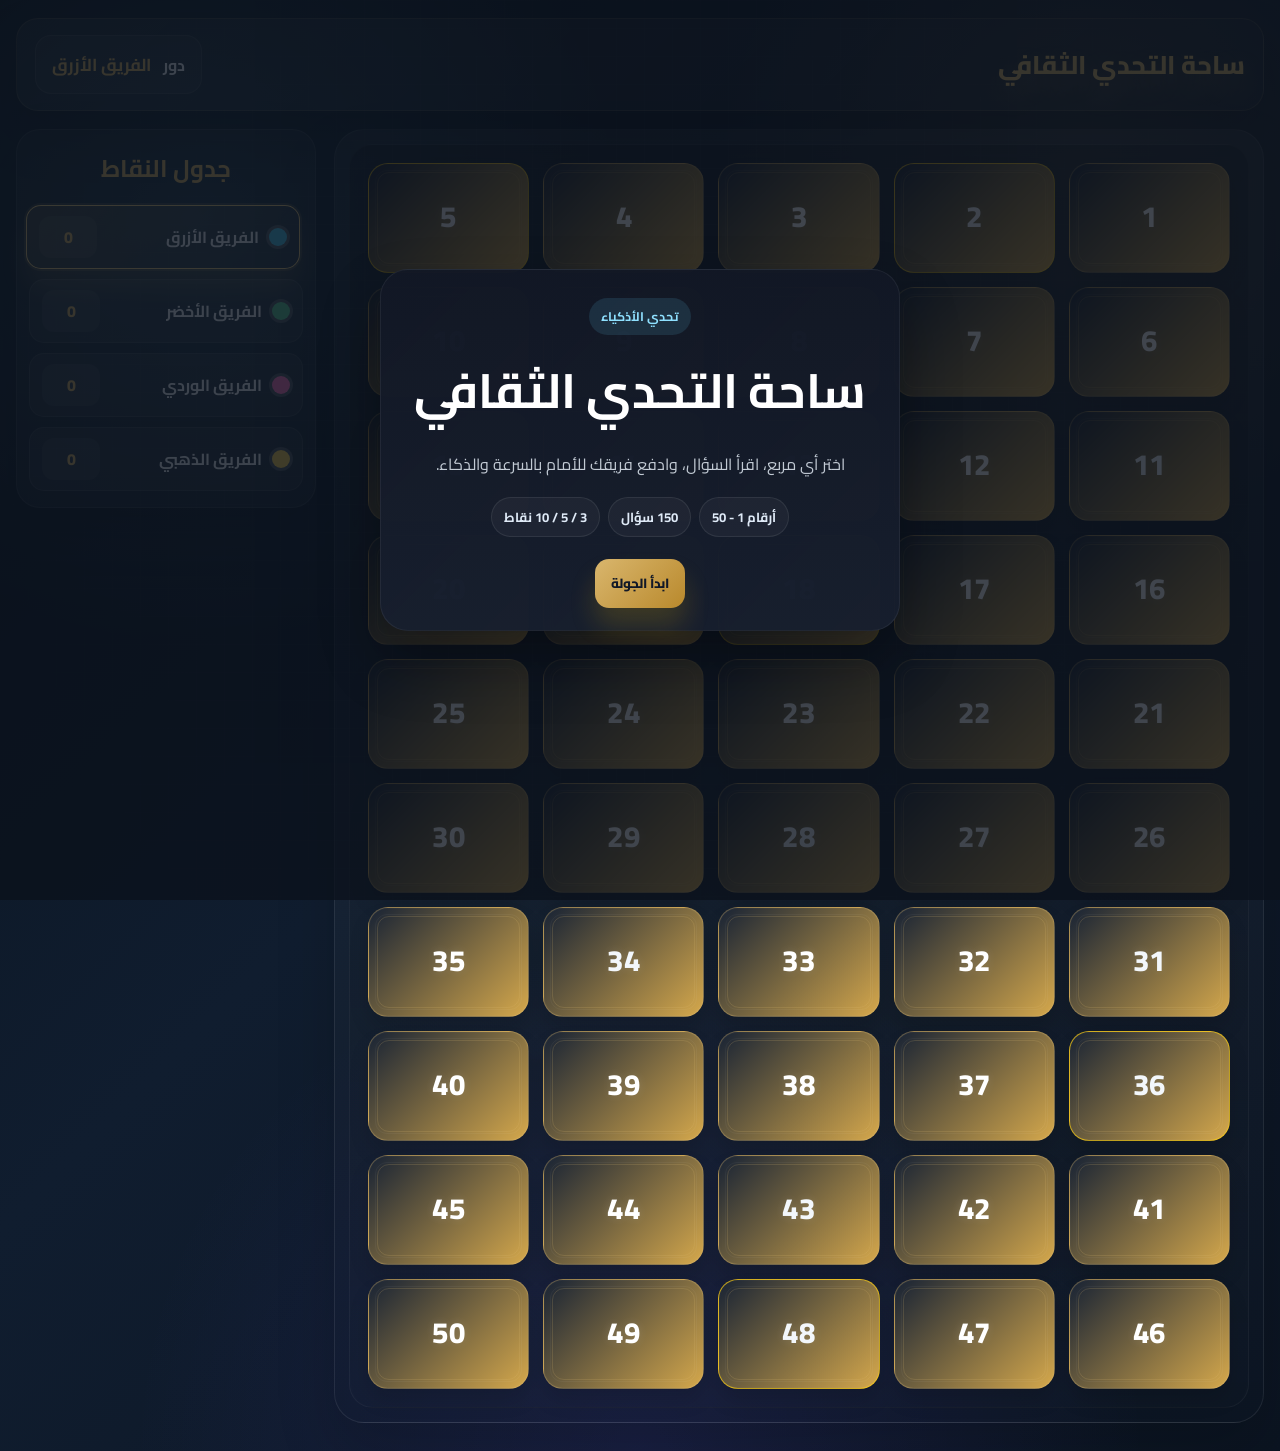
==== game.html @ 74c39a72 "Add files via upload" ====
﻿<!DOCTYPE html>
<html lang="ar" dir="rtl">
<head>
  <meta charset="UTF-8" />
  <meta name="viewport" content="width=device-width, initial-scale=1.0" />
  <title>ساحة التحدي الثقافي</title>
  <link rel="stylesheet" href="./game.css" />
</head>
<body>
  <div class="game-shell">
    <header class="topbar">
      <div class="brand">ساحة التحدي الثقافي</div>
      <div class="turn-box">
        <span>دور</span>
        <strong id="currentTeamName">الفريق 1</strong>
      </div>
    </header>

    <div class="content">
      <section class="board-shell">
        <div id="board" class="board"></div>
      </section>

      <aside class="sidebar">
        <h2 class="sidebar-title">جدول النقاط</h2>
        <div id="scoreboard" class="scoreboard"></div>
      </aside>
    </div>
  </div>

  <div id="introModal" class="intro-modal">
    <div class="intro-card">
      <span class="intro-kicker">تحدي الأذكياء</span>
      <h1>ساحة التحدي الثقافي</h1>
      <p>اختر أي مربع، اقرأ السؤال، وادفع فريقك للأمام بالسرعة والذكاء.</p>
      <div class="intro-tags">
        <span>أرقام 1 - 50</span>
        <span>150 سؤال</span>
        <span>3 / 5 / 10 نقاط</span>
      </div>
      <button id="startGameBtn" class="action-btn primary-btn" type="button">ابدأ الجولة</button>
    </div>
  </div>

  <div id="rulesModal" class="rules-modal hidden" aria-live="polite">
    <div class="rules-card">
      <div class="rules-header">
        <span class="rules-kicker">قوانين الجولة</span>
      </div>
      <h2>قوانين اللعب</h2>
      <ul class="rules-list">
        <li>ممنوع استعمال الجوال.</li>
        <li>ممنوع استعمال الذكاء الاصطناعي.</li>
        <li>الإجابة تجي من شخص واحد فقط.</li>
        <li>ويمنع الاستعانة بالمجموعات الأخرى.</li>
      </ul>
      <button id="rulesStartBtn" class="action-btn accept-btn" type="button">أوافق</button>
    </div>
  </div>

  <div id="rewardModal" class="reward-modal hidden" aria-live="polite">
    <div class="reward-card">
      <span class="reward-kicker">مكافأة خاصة</span>
      <h3>جائزة التحدي</h3>
      <div id="rewardValue" class="reward-badge">+15</div>
      <p id="rewardMessage">تم اكتساب مكافأة إضافية</p>
      <button id="claimRewardBtn" class="action-btn primary-btn" type="button">استمرار</button>
    </div>
  </div>

  <div id="bonusRoundModal" class="bonus-modal hidden" aria-live="polite">
    <div class="bonus-card">
      <span class="bonus-kicker">مكافأة الجولة</span>
      <h3 id="bonusRoundTitle">مكافأة خاصة</h3>
      <p id="bonusRoundDescription">أول فريق ينجح في إحضار المطلوب يحصل على 5 نقاط.</p>
      <div id="bonusRoundTeams" class="bonus-team-list"></div>
    </div>
  </div>

  <div id="stealModal" class="steal-modal hidden" aria-live="polite">
    <div class="steal-card">
      <span class="steal-kicker">اختيار الفريق</span>
      <h3>اختر الفريق الذي ستسرق منه 3 نقاط</h3>
      <div id="stealTeamList" class="steal-team-list"></div>
    </div>
  </div>

  <div id="questionModal" class="question-modal hidden" aria-live="polite">
    <div class="modal-card">
      <div class="modal-header">
        <div class="modal-head-left">
          <span class="modal-badge">السؤال</span>
          <h3 class="modal-title">بطولة المعرفة</h3>
        </div>
        <div class="timer-chip">
          <span>الوقت</span>
          <strong id="questionTimer">00:30</strong>
        </div>
      </div>

      <div class="question-body">
        <div id="questionBox" class="question-box"></div>
        <div id="optionsContainer" class="options"></div>
      </div>
    </div>
  </div>

  <div id="winnerModal" class="winner-modal hidden">
    <div class="winner-card">
      <h2>الفائز</h2>
      <div id="winnerName" class="winner-score">-</div>
      <p id="winnerMessage">تم إنهاء المباراة بنجاح</p>
      <button class="action-btn primary-btn" type="button" id="playAgainBtn">لعب مرة أخرى</button>
    </div>
  </div>

  <div id="alertBanner" class="alert-banner" aria-live="assertive"></div>

  <script src="./game.js" defer></script>
</body>
</html>
---- game.css ----
@import url('https://fonts.googleapis.com/css2?family=Cairo:wght@400;500;600;700;800&display=swap');

:root {
  --bg-page: #0d1425;
  --bg-2: #101b2e;
  --gold: #d9b66d;
  --gold-deep: #b9892c;
  --cyan: #6fc7ff;
  --green: #6ad8a3;
  --red: #ff7d7d;
  --text: #eef6ff;
  --muted: #b5c7db;
  --card: rgba(255,255,255,0.04);
  --line: rgba(255,255,255,0.08);
  --shadow: 0 20px 50px rgba(0,0,0,0.18);
}

* { box-sizing: border-box; }

html, body {
  margin: 0;
  min-height: 100%;
  font-family: 'Cairo', sans-serif;
  background:
    radial-gradient(circle at 15% 15%, rgba(111, 199, 255, 0.18), transparent 26%),
    radial-gradient(circle at 85% 12%, rgba(217, 182, 109, 0.14), transparent 22%),
    radial-gradient(circle at 50% 100%, rgba(108, 83, 255, 0.12), transparent 32%),
    linear-gradient(135deg, #09131e 0%, #101d2f 45%, #0b1421 100%);
  color: var(--text);
}

body::before {
  content: "";
  position: fixed;
  inset: 0;
  pointer-events: none;
  background-image: linear-gradient(rgba(255,255,255,0.02) 1px, transparent 1px), linear-gradient(90deg, rgba(255,255,255,0.02) 1px, transparent 1px);
  background-size: 28px 28px;
  mask-image: radial-gradient(circle at center, black 35%, transparent 100%);
}

button, input, select { font-family: 'Cairo', sans-serif; }

.game-shell {
  max-width: 1500px;
  margin: 0 auto;
  padding: 18px 16px 28px;
}

.topbar {
  display: flex;
  align-items: center;
  justify-content: space-between;
  gap: 16px;
  padding: 16px 18px;
  margin-bottom: 18px;
  border-radius: 22px;
  background: linear-gradient(135deg, rgba(255,255,255,0.07), rgba(255,255,255,0.02));
  border: 1px solid rgba(245, 213, 138, 0.12);
  box-shadow: 0 24px 50px rgba(0, 0, 0, 0.18);
}

.brand {
  font-size: clamp(1.5rem, 2vw, 2.2rem);
  font-weight: 800;
  color: var(--gold);
  text-shadow: 0 10px 26px rgba(245, 213, 138, 0.25);
}

.turn-box {
  display: flex;
  align-items: center;
  gap: 12px;
  padding: 12px 16px;
  border-radius: 16px;
  background: rgba(255,255,255,0.04);
  border: 1px solid var(--line);
  font-weight: 700;
}

.turn-box strong {
  color: var(--gold);
  font-size: 1.08rem;
}

.content {
  display: grid;
  grid-template-columns: minmax(0, 1fr) 300px;
  gap: 18px;
  align-items: start;
}

.board-shell {
  background: linear-gradient(180deg, rgba(255,255,255,0.06), rgba(17,24,39,0.12));
  border: 1px solid rgba(255,255,255,0.08);
  border-radius: 30px;
  padding: 14px;
  box-shadow: 0 28px 60px rgba(0,0,0,0.16);
}

.board {
  display: grid;
  grid-template-columns: repeat(5, minmax(110px, 1fr));
  gap: 14px;
  min-height: 680px;
  padding: 18px;
  border-radius: 24px;
  background: linear-gradient(180deg, rgba(8,12,18,0.28), rgba(255,255,255,0.01));
  border: 1px solid rgba(255,255,255,0.04);
}

.cell {
  position: relative;
  min-height: 110px;
  border: 1px solid rgba(217, 182, 109, 0.34);
  border-radius: 20px;
  cursor: pointer;
  color: #f3f7fb;
  font-size: clamp(1.2rem, 2vw, 1.8rem);
  font-weight: 800;
  letter-spacing: 0.02em;
  background: linear-gradient(180deg, rgba(15,22,34,0.96), rgba(17,26,37,0.94));
  box-shadow: inset 0 0 0 1px rgba(255,255,255,0.02), 0 12px 20px rgba(0,0,0,0.12);
  transition: transform 0.18s ease, box-shadow 0.18s ease, border-color 0.18s ease;
  overflow: hidden;
  display: flex;
  flex-direction: column;
  justify-content: space-between;
  padding: 10px 10px 12px;
  text-align: center;
}

.cell::before {
  content: "";
  position: absolute;
  inset: 6px;
  border-radius: 12px;
  border: 1px solid rgba(255,255,255,0.04);
  pointer-events: none;
}

.cell:hover {
  transform: translateY(-2px);
  box-shadow: 0 14px 22px rgba(2, 6, 23, 0.22);
  border-color: rgba(217, 182, 109, 0.55);
}

.cell > * {
  position: relative;
  z-index: 1;
}

.cell-tag {
  display: inline-flex;
  align-items: center;
  justify-content: center;
  align-self: center;
  min-width: 52px;
  padding: 5px 8px;
  border-radius: 999px;
  border: 1px solid rgba(255,255,255,0.12);
  font-size: 0.7rem;
  font-weight: 800;
}

.cell-badge {
  position: absolute;
  top: 8px;
  left: 8px;
  display: inline-flex;
  align-items: center;
  justify-content: center;
  min-width: 28px;
  height: 28px;
  padding: 0 8px;
  border-radius: 999px;
  font-size: 0.68rem;
  font-weight: 900;
  border: 1px solid rgba(255,255,255,0.12);
  background: rgba(255,255,255,0.08);
}

.cell-number {
  display: flex;
  align-items: center;
  justify-content: center;
  width: 100%;
  height: 100%;
  font-size: clamp(1.5rem, 2.3vw, 2.2rem);
  line-height: 1;
  color: #f3f7fb;
  font-weight: 800;
  letter-spacing: 0.02em;
  text-shadow: 0 0 10px rgba(255,255,255,0.12);
}

.cell-points {
  display: block;
  font-size: 1.1rem;
  font-weight: 900;
  color: #f5d58a;
}

.prize-cell {
  border-color: rgba(250, 204, 21, 0.7);
}

.penalty-cell,
.steal-cell {
  border-color: rgba(217, 182, 109, 0.34);
  box-shadow: inset 0 0 0 1px rgba(255,255,255,0.02), 0 12px 20px rgba(0,0,0,0.12);
}

.prize-tag {
  background: rgba(250, 204, 21, 0.15);
  color: #ffd867;
  border-color: rgba(250, 204, 21, 0.8);
}

.prize-points {
  color: #ffd867;
  font-size: clamp(1.2rem, 2vw, 1.8rem);
}

.question-cell .cell-number {
  color: #fff;
}

.cell.pressed {
  animation: cardTap 0.22s ease;
}

.cell.used {
  opacity: 0.66;
  filter: grayscale(0.12) saturate(0.8);
  cursor: default;
}

.cell.success-cell {
  background: linear-gradient(135deg, #aef5d0, #56d38a) !important;
  color: #082c1c;
  animation: successPop 0.6s ease;
}

.cell.wrong-cell {
  background: linear-gradient(135deg, #ffc1c1, #ef5b5b) !important;
  color: #3a0d12;
  animation: wrongPop 0.6s ease;
}

.cell-result-pill {
  display: inline-flex;
  align-items: center;
  justify-content: center;
  min-width: 68px;
  padding: 6px 10px;
  border-radius: 999px;
  font-size: 0.95rem;
  font-weight: 900;
  line-height: 1;
  border: 1px solid rgba(255,255,255,0.18);
  box-shadow: inset 0 1px 0 rgba(255,255,255,0.22);
}

.cell-result-pill.success {
  background: rgba(11, 84, 56, 0.18);
  color: #0a3a2a;
}

.cell-result-pill.error {
  background: rgba(101, 16, 26, 0.18);
  color: #540d18;
}

.cell-result-label {
  display: block;
  font-size: 0.7rem;
  font-weight: 800;
  letter-spacing: 0.01em;
  margin-top: 8px;
  opacity: 0.9;
}

.cell::after {
  content: "";
  position: absolute;
  inset: 8px;
  border-radius: 12px;
  border: 1px solid rgba(217,182,109,0.18);
  pointer-events: none;
}

.sidebar {
  background: rgba(255,255,255,0.04);
  border: 1px solid var(--line);
  border-radius: 24px;
  padding: 16px 12px;
  box-shadow: var(--shadow);
}

.sidebar-title {
  margin: 0 0 14px;
  text-align: center;
  color: var(--gold);
  font-size: 1.5rem;
}

.scoreboard {
  display: flex;
  flex-direction: column;
  gap: 10px;
}

.team-score {
  position: relative;
  display: flex;
  align-items: center;
  justify-content: space-between;
  gap: 10px;
  padding: 10px 12px;
  border-radius: 15px;
  background: rgba(255,255,255,0.05);
  border: 1px solid var(--line);
  transition: transform 0.2s ease, box-shadow 0.2s ease;
}

.team-score.active {
  border-color: rgba(245, 213, 138, 0.9);
  background: linear-gradient(135deg, rgba(245, 213, 138, 0.16), rgba(255,255,255,0.05));
  box-shadow: 0 0 0 2px rgba(245, 213, 138, 0.12), 0 18px 26px rgba(245, 213, 138, 0.14);
  transform: translateX(-3px);
}

.team-meta {
  display: flex;
  align-items: center;
  gap: 10px;
  min-width: 0;
}

.color-dot {
  width: 18px;
  height: 18px;
  border-radius: 50%;
  flex-shrink: 0;
  box-shadow: 0 0 0 3px rgba(255,255,255,0.18);
}

.team-name {
  font-weight: 700;
  white-space: nowrap;
  overflow: hidden;
  text-overflow: ellipsis;
}

.team-points {
  min-width: 58px;
  padding: 6px 8px;
  border-radius: 12px;
  background: rgba(255,255,255,0.06);
  text-align: center;
  font-weight: 800;
  color: var(--gold);
}

.score-burst {
  position: absolute;
  left: 12px;
  bottom: 8px;
  background: rgba(93, 211, 158, 0.95);
  color: #052a1d;
  border-radius: 999px;
  padding: 5px 9px;
  font-size: 0.78rem;
  font-weight: 800;
  animation: scoreFloat 0.85s ease forwards;
}

.question-modal,
.winner-modal {
  position: fixed;
  inset: 0;
  z-index: 1000;
  background: rgba(11, 17, 27, 0.74);
  display: flex;
  align-items: center;
  justify-content: center;
  padding: 24px;
}

.reward-modal {
  position: fixed;
  inset: 0;
  z-index: 1200;
  background: rgba(8, 12, 19, 0.7);
  display: flex;
  align-items: center;
  justify-content: center;
  padding: 24px;
}

.hidden { display: none !important; }

.modal-card {
  width: min(780px, 92vw);
  background: linear-gradient(180deg, rgba(255,255,255,0.98), rgba(247,248,250,0.98));
  color: #111827;
  border-radius: 28px;
  padding: 18px 18px 20px;
  box-shadow: 0 30px 60px rgba(0, 0, 0, 0.28);
  animation: modalIn 0.28s ease;
}

.modal-header {
  display: flex;
  align-items: center;
  justify-content: space-between;
  gap: 14px;
  margin-bottom: 16px;
}

.modal-head-left {
  display: flex;
  align-items: center;
  gap: 10px;
}

.modal-badge {
  padding: 7px 10px;
  border-radius: 999px;
  background: rgba(79,70,229,0.12);
  color: #3c38a7;
  font-weight: 800;
  font-size: 0.8rem;
}

.modal-title {
  margin: 0;
  font-size: 1.6rem;
  color: #1f2937;
}

.timer-chip {
  display: inline-flex;
  align-items: center;
  gap: 8px;
  padding: 8px 12px;
  border-radius: 999px;
  background: linear-gradient(135deg, #fde68a, #fbbf24);
  color: #1f2937;
  font-weight: 800;
  box-shadow: inset 0 1px 0 rgba(255,255,255,0.5);
  animation: timerPulse 1s infinite alternate;
}

.question-body {
  display: grid;
  gap: 18px;
}

.question-box {
  padding: 18px 16px;
  border-radius: 18px;
  background: linear-gradient(135deg, rgba(161, 232, 182, 0.15), rgba(255,255,255,0.8));
}

.question-head {
  display: flex;
  align-items: center;
  justify-content: space-between;
  gap: 12px;
  margin-bottom: 12px;
}

.question-badge,
.question-points {
  display: inline-flex;
  align-items: center;
  justify-content: center;
  border-radius: 999px;
  padding: 7px 12px;
  font-size: 0.82rem;
  font-weight: 800;
}

.question-badge {
  background: rgba(14, 165, 233, 0.12);
  color: #0f766e;
}

.question-points {
  background: rgba(245, 213, 138, 0.22);
  color: #7c4a00;
}

.question-level {
  display: inline-flex;
  align-items: center;
  gap: 7px;
  padding: 6px 10px;
  border-radius: 999px;
  font-size: 0.76rem;
  font-weight: 800;
  border: 1px solid rgba(0,0,0,0.08);
  background: rgba(255,255,255,0.92);
  color: #111827;
  box-shadow: inset 0 0 0 1px rgba(0,0,0,0.04);
}

.level-dot {
  width: 8px;
  height: 8px;
  border-radius: 50%;
  display: inline-block;
  box-shadow: 0 0 10px currentColor;
}

.question-text {
  font-size: 1.28rem;
  line-height: 1.8;
  font-weight: 700;
}

.options {
  display: grid;
  grid-template-columns: repeat(2, minmax(180px, 1fr));
  gap: 12px;
}

.option-btn {
  border: 1px solid rgba(17,24,39,0.08);
  border-radius: 16px;
  background: linear-gradient(180deg, rgba(255,255,255,0.9), rgba(240,244,248,0.85));
  color: #111827;
  padding: 14px 12px;
  cursor: pointer;
  font-size: 1rem;
  font-weight: 800;
  box-shadow: 0 10px 18px rgba(15, 23, 42, 0.07);
  transition: transform 0.2s ease, box-shadow 0.2s ease, background 0.2s ease, border-color 0.2s ease;
}

.option-btn:hover {
  transform: translateY(-2px);
  box-shadow: 0 16px 26px rgba(17,24,39,0.1);
  border-color: rgba(59,130,246,0.28);
}

.option-btn.correct {
  background: rgba(93,211,158,0.24);
  border-color: rgba(93,211,158,0.5);
}

.option-btn.wrong {
  background: rgba(239,90,90,0.18);
  border-color: rgba(239,90,90,0.35);
}

.alert-banner {
  position: fixed;
  left: 50%;
  bottom: 22px;
  transform: translateX(-50%) translateY(16px);
  width: min(280px, calc(100vw - 32px));
  padding: 9px 12px;
  border-radius: 14px;
  text-align: center;
  font-size: 0.82rem;
  font-weight: 700;
  line-height: 1.4;
  color: #fff;
  background: rgba(15, 23, 42, 0.96);
  border: 1px solid rgba(255,255,255,0.08);
  opacity: 0;
  pointer-events: none;
  z-index: 1200;
  transition: all 0.28s ease;
  box-shadow: 0 14px 28px rgba(0,0,0,0.18);
}

.alert-banner.show {
  opacity: 1;
  transform: translateX(-50%) translateY(0);
  animation: toastIn 0.28s ease;
}

.alert-banner.success {
  background: linear-gradient(135deg, rgba(16,185,129,0.97), rgba(5,150,105,0.96));
}

.alert-banner.fail {
  background: linear-gradient(135deg, rgba(239,68,68,0.96), rgba(220,38,38,0.95));
  animation: shake 0.42s ease;
}

.rules-modal {
  position: fixed;
  inset: 0;
  z-index: 1100;
  background: rgba(8, 12, 19, 0.72);
  display: flex;
  align-items: center;
  justify-content: center;
  padding: 24px;
  backdrop-filter: blur(6px);
  animation: overlayFadeIn 0.28s ease;
}

.rules-card {
  width: min(540px, 92vw);
  background: linear-gradient(180deg, rgba(15,22,34,0.98), rgba(25,35,48,0.98));
  color: var(--text);
  border: 1px solid rgba(245, 213, 138, 0.25);
  border-radius: 28px;
  padding: 22px 20px 18px;
  box-shadow: 0 32px 80px rgba(0,0,0,0.42), 0 0 0 1px rgba(245, 213, 138, 0.08);
  animation: modalSlideIn 0.36s cubic-bezier(0.2, 0.8, 0.2, 1);
  position: relative;
  overflow: hidden;
}

.rules-card::before {
  content: "";
  position: absolute;
  inset: 0 auto auto 0;
  width: 64%;
  height: 100%;
  background: linear-gradient(135deg, rgba(217, 182, 109, 0.08), transparent 70%);
  pointer-events: none;
}

.rules-header {
  display: flex;
  justify-content: center;
  margin-bottom: 10px;
}

.rules-kicker {
  display: inline-block;
  padding: 8px 14px;
  border-radius: 999px;
  background: rgba(245, 213, 138, 0.12);
  color: #f5d58a;
  font-size: 0.74rem;
  font-weight: 800;
  letter-spacing: 0.02em;
}

.rules-card h2 {
  margin: 0 0 12px;
  text-align: center;
  font-size: clamp(1.8rem, 3vw, 2.3rem);
  color: #fff;
}

.rules-list {
  margin: 0 0 18px;
  padding-right: 22px;
  list-style: disc;
  display: grid;
  gap: 10px;
  color: rgba(238,246,255,0.92);
  font-size: 1rem;
  line-height: 1.9;
  font-weight: 600;
}

.accept-btn {
  width: 100%;
  background: linear-gradient(135deg, #f8d57a 0%, #d8a94a 35%, #b98a2f 100%);
  color: #101827;
  box-shadow: 0 18px 30px rgba(217, 182, 109, 0.26);
  border: 1px solid rgba(255,255,255,0.12);
  font-size: 1.12rem;
  letter-spacing: 0.02em;
}

.accept-btn:hover {
  box-shadow: 0 22px 36px rgba(217, 182, 109, 0.34);
  transform: translateY(-2px) scale(1.01);
}

.steal-modal {
  position: fixed;
  inset: 0;
  z-index: 1250;
  background: rgba(8, 12, 19, 0.72);
  display: flex;
  align-items: center;
  justify-content: center;
  padding: 24px;
  backdrop-filter: blur(6px);
  animation: overlayFadeIn 0.25s ease;
}

.steal-card {
  width: min(500px, 92vw);
  background: linear-gradient(180deg, rgba(17,24,39,0.98), rgba(20,29,40,0.98));
  color: var(--text);
  border: 1px solid rgba(111, 199, 255, 0.2);
  border-radius: 26px;
  padding: 22px 18px 18px;
  text-align: center;
  box-shadow: 0 30px 60px rgba(0,0,0,0.32);
  animation: modalSlideIn 0.32s cubic-bezier(0.2, 0.8, 0.2, 1);
}

.steal-kicker {
  display: inline-block;
  margin-bottom: 10px;
  padding: 7px 12px;
  border-radius: 999px;
  background: rgba(111, 199, 255, 0.12);
  color: #9fe7ff;
  font-size: 0.72rem;
  font-weight: 800;
}

.steal-card h3 {
  margin: 0 0 16px;
  font-size: clamp(1.5rem, 3vw, 2rem);
  color: #fff;
}

.steal-team-list {
  display: grid;
  gap: 12px;
}

.steal-team-btn {
  width: 100%;
  border: 1px solid rgba(255,255,255,0.08);
  border-radius: 16px;
  background: rgba(255,255,255,0.04);
  padding: 14px 16px;
  font-size: 1.02rem;
  font-weight: 800;
  cursor: pointer;
  transition: transform 0.18s ease, box-shadow 0.18s ease;
}

.steal-team-btn:hover {
  transform: translateY(-2px);
  box-shadow: 0 14px 22px rgba(0,0,0,0.15);
}

.reward-card {
  width: min(430px, 92vw);
  background: linear-gradient(180deg, rgba(17,24,39,0.98), rgba(15,23,42,0.96));
  color: var(--text);
  border: 1px solid rgba(255,255,255,0.06);
  border-radius: 26px;
  padding: 24px 22px;
  text-align: center;
  box-shadow: 0 30px 60px rgba(0,0,0,0.35);
  animation: modalIn 0.32s ease;
}

.reward-kicker {
  display: inline-block;
  margin-bottom: 8px;
  padding: 7px 12px;
  border-radius: 999px;
  background: rgba(245, 213, 138, 0.12);
  color: #f5d58a;
  font-size: 0.72rem;
  font-weight: 800;
}

.reward-card h3 {
  margin: 0;
  color: #fff;
  font-size: clamp(1.5rem, 3vw, 2rem);
}

.reward-badge {
  display: inline-flex;
  align-items: center;
  justify-content: center;
  margin: 16px auto 12px;
  min-width: 120px;
  padding: 14px 18px;
  border-radius: 18px;
  background: linear-gradient(135deg, rgba(251,191,36,0.22), rgba(252,211,77,0.32));
  color: #f8d56f;
  font-size: clamp(1.8rem, 4vw, 2.8rem);
  font-weight: 900;
  box-shadow: inset 0 0 0 1px rgba(248, 213, 138, 0.22);
}

.reward-card p {
  margin: 0 0 14px;
  color: rgba(238,246,255,0.8);
  font-weight: 600;
}

.bonus-modal {
  position: fixed;
  inset: 0;
  z-index: 1200;
  background: rgba(8, 12, 19, 0.72);
  display: flex;
  align-items: center;
  justify-content: center;
  padding: 24px;
}

.bonus-card {
  width: min(560px, 92vw);
  background: linear-gradient(180deg, rgba(17,24,39,0.98), rgba(20,28,38,0.98));
  color: var(--text);
  border: 1px solid rgba(255,255,255,0.08);
  border-radius: 26px;
  padding: 22px 18px 18px;
  text-align: center;
  box-shadow: 0 30px 60px rgba(0,0,0,0.38);
  animation: modalIn 0.32s ease;
}

.bonus-kicker {
  display: inline-block;
  margin-bottom: 8px;
  padding: 7px 12px;
  border-radius: 999px;
  background: rgba(122, 211, 255, 0.13);
  color: #9fe7ff;
  font-size: 0.72rem;
  font-weight: 800;
}

.bonus-card h3 {
  margin: 0;
  font-size: clamp(1.8rem, 3vw, 2.4rem);
  color: #fff;
}

.bonus-card p {
  margin: 14px auto 20px;
  max-width: 440px;
  color: rgba(238,246,255,0.82);
  font-size: 1.05rem;
  line-height: 1.8;
  font-weight: 600;
}

.bonus-team-list {
  display: grid;
  gap: 12px;
}

.team-bonus-btn {
  width: 100%;
  border: 1px solid rgba(255,255,255,0.08);
  border-radius: 16px;
  background: linear-gradient(135deg, rgba(255,255,255,0.06), rgba(255,255,255,0.02));
  color: var(--text);
  padding: 14px 16px;
  font-size: 1.02rem;
  font-weight: 800;
  text-align: center;
  cursor: pointer;
  transition: all 0.2s ease;
}

.team-bonus-btn:hover {
  transform: translateY(-2px);
  border-color: rgba(217, 182, 109, 0.4);
  box-shadow: 0 14px 20px rgba(0,0,0,0.14);
}

.floating-score {
  position: fixed;
  left: 50%;
  top: 50%;
  transform: translate(-50%, -50%);
  z-index: 1500;
  background: linear-gradient(135deg, rgba(250,204,21,0.95), rgba(245, 158, 11, 0.95));
  color: #111827;
  border-radius: 999px;
  padding: 14px 28px;
  font-weight: 900;
  font-size: clamp(1.6rem, 2.5vw, 2.6rem);
  box-shadow: 0 25px 35px rgba(250, 204, 21, 0.22);
  animation: floatingScore 1.1s ease forwards;
}

.intro-modal,
.winner-modal {
  position: fixed;
  inset: 0;
  z-index: 1000;
  background: rgba(11, 17, 27, 0.78);
  display: flex;
  align-items: center;
  justify-content: center;
  padding: 24px;
}

.intro-card {
  width: min(520px, 92vw);
  background: linear-gradient(180deg, rgba(18,24,38,0.96), rgba(23,31,47,0.96));
  color: var(--text);
  border: 1px solid rgba(255,255,255,0.06);
  border-radius: 28px;
  padding: 28px 22px 22px;
  text-align: center;
  box-shadow: 0 30px 60px rgba(0,0,0,0.32);
  animation: modalIn 0.35s ease;
}

.intro-kicker {
  display: inline-block;
  margin-bottom: 10px;
  padding: 7px 12px;
  border-radius: 999px;
  background: rgba(98, 208, 255, 0.12);
  color: #8fe1ff;
  font-size: 0.78rem;
  font-weight: 700;
}

.intro-card h1 {
  margin: 0;
  font-size: clamp(2rem, 4vw, 3rem);
  color: #fff;
}

.intro-card p {
  margin: 14px auto 18px;
  max-width: 420px;
  font-size: 1rem;
  line-height: 1.9;
  color: rgba(238,246,255,0.8);
}

.intro-tags {
  display: flex;
  flex-wrap: wrap;
  justify-content: center;
  gap: 8px;
  margin-bottom: 22px;
}

.intro-tags span {
  padding: 7px 12px;
  border-radius: 999px;
  background: rgba(255,255,255,0.04);
  border: 1px solid rgba(255,255,255,0.08);
  color: #dfeaf7;
  font-size: 0.82rem;
  font-weight: 700;
}

.winner-card {
  width: min(440px, 92vw);
  background: linear-gradient(180deg, rgba(255,255,255,0.98), rgba(245,239,230,0.97));
  color: #101827;
  border-radius: 26px;
  padding: 26px 24px;
  text-align: center;
  box-shadow: 0 30px 60px rgba(0,0,0,0.25);
  animation: modalIn 0.3s ease;
}

.winner-card h2 {
  margin: 0 0 14px;
  color: #111827;
}

.winner-score {
  font-size: clamp(2.3rem, 5vw, 3.3rem);
  font-weight: 900;
  color: var(--gold-deep);
  margin: 12px 0 8px;
}

.winner-card p {
  margin: 0 0 18px;
  color: #465569;
  font-weight: 700;
}

.action-btn {
  border: none;
  border-radius: 14px;
  padding: 12px 16px;
  font-weight: 800;
  cursor: pointer;
  transition: all 0.2s ease;
}

.primary-btn {
  background: linear-gradient(135deg, var(--gold), var(--gold-deep));
  color: #111827;
  box-shadow: 0 18px 26px rgba(234, 179, 8, 0.18);
}

.action-btn:hover {
  transform: translateY(-2px) scale(1.01);
  box-shadow: 0 20px 28px rgba(234, 179, 8, 0.2);
}

@keyframes timerPulse {
  from { transform: scale(1); box-shadow: 0 0 0 rgba(245, 213, 138, 0.2); }
  to { transform: scale(1.03); box-shadow: 0 0 18px rgba(245, 213, 138, 0.3); }
}

@keyframes scoreFloat {
  0% { opacity: 0; transform: translateY(12px) scale(0.7); }
  20% { opacity: 1; }
  100% { opacity: 0; transform: translateY(-22px) scale(1.2); }
}

@keyframes floatingScore {
  0% { opacity: 0; transform: translate(-50%, -40%) scale(0.7); }
  15% { opacity: 1; }
  60% { transform: translate(-50%, -50%) scale(1.08); }
  100% { opacity: 0; transform: translate(-50%, -70%) scale(1.2); }
}

@keyframes modalIn {
  from { opacity: 0; transform: translateY(12px) scale(0.96); }
  to { opacity: 1; transform: translateY(0) scale(1); }
}

@keyframes modalSlideIn {
  0% {
    opacity: 0;
    transform: translateY(18px) scale(0.96);
  }
  100% {
    opacity: 1;
    transform: translateY(0) scale(1);
  }
}

@keyframes overlayFadeIn {
  from { opacity: 0; }
  to { opacity: 1; }
}

@keyframes cardTap {
  0% { transform: scale(0.98); }
  50% { transform: scale(1.04); }
  100% { transform: scale(1); }
}

@keyframes successPop {
  0% { transform: scale(0.9); }
  45% { transform: scale(1.08); }
  100% { transform: scale(1); }
}

@keyframes wrongPop {
  0% { transform: rotate(0deg) scale(1); }
  30% { transform: rotate(-2deg) scale(1.02); }
  60% { transform: rotate(2deg); }
  100% { transform: rotate(0deg) scale(1); }
}

@keyframes toastIn {
  0% { opacity: 0; transform: translateX(-50%) translateY(10px) scale(0.96); }
  100% { opacity: 1; transform: translateX(-50%) translateY(0) scale(1); }
}

@keyframes shake {
  0%, 100% { transform: translateX(-50%) translateX(0); }
  20% { transform: translateX(-50%) translateX(-8px); }
  40% { transform: translateX(-50%) translateX(8px); }
  60% { transform: translateX(-50%) translateX(-6px); }
  80% { transform: translateX(-50%) translateX(6px); }
}

@media (max-width: 900px) {
  .content { grid-template-columns: 1fr; }
  .board { grid-template-columns: repeat(3, minmax(90px, 1fr)); min-height: auto; }
}

@media (max-width: 560px) {
  .topbar { flex-direction: column; align-items: stretch; }
  .board { grid-template-columns: repeat(2, minmax(90px, 1fr)); }
  .options { grid-template-columns: 1fr; }
}
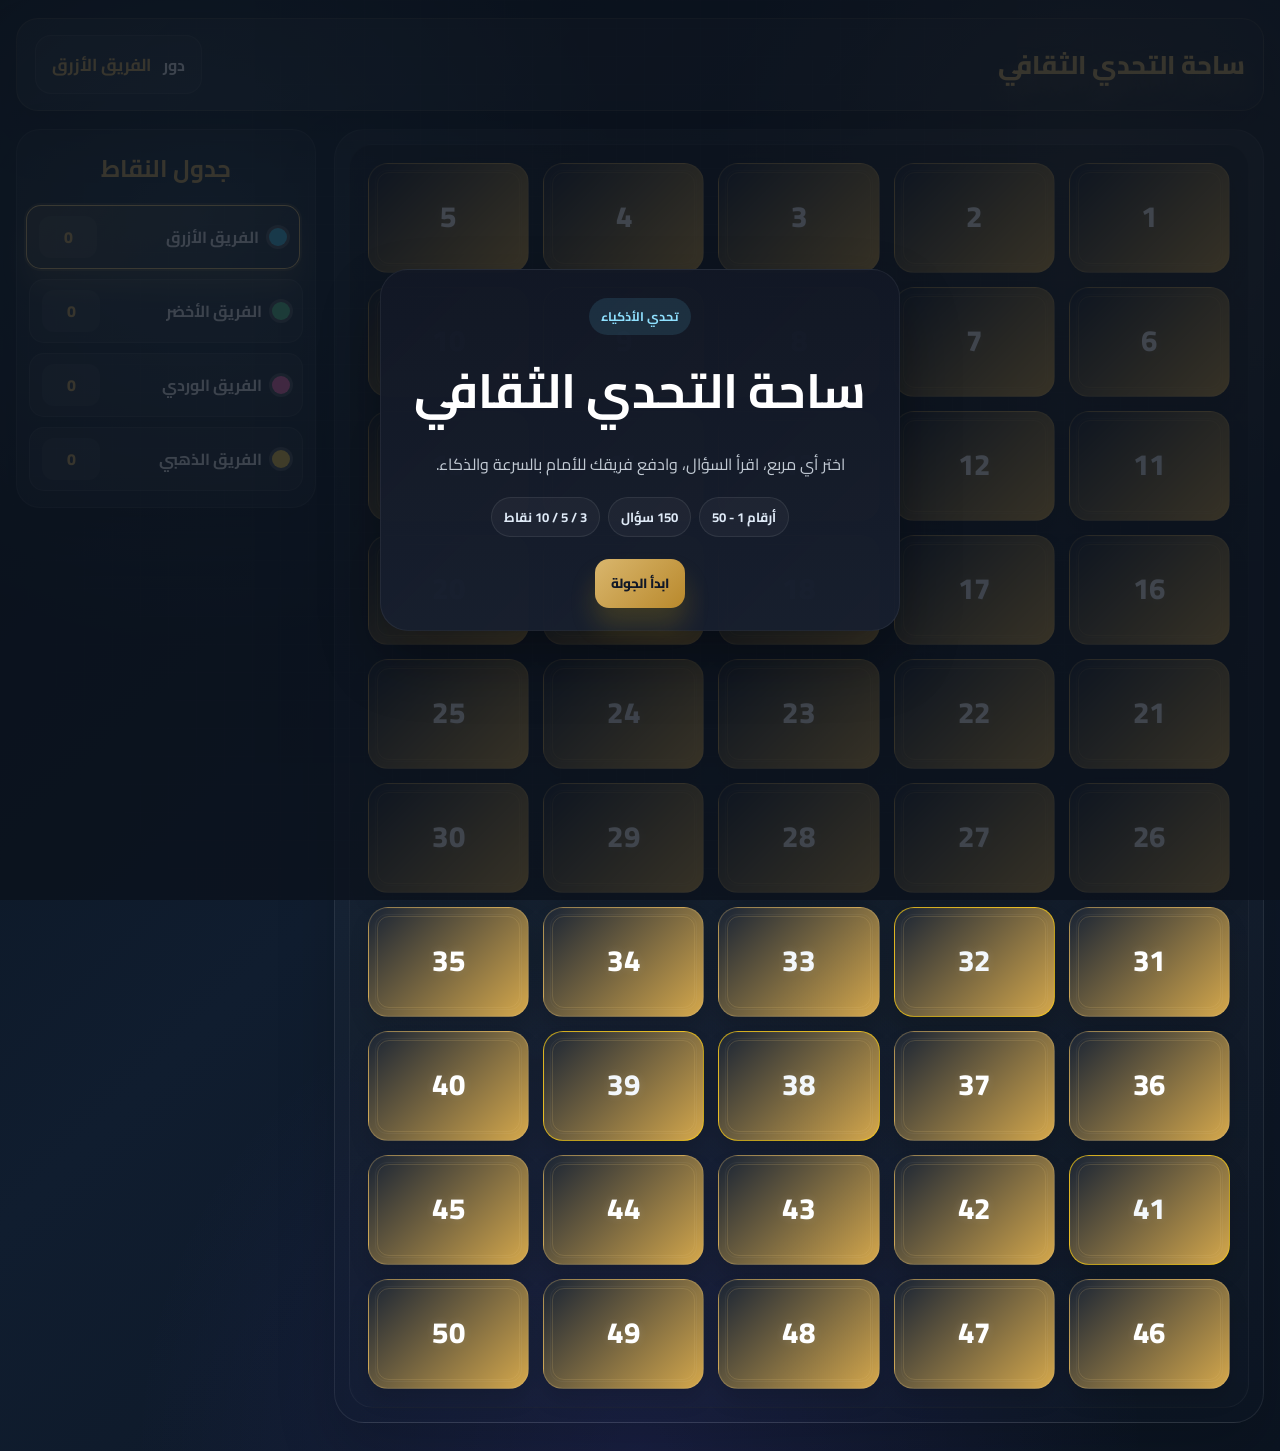
==== commit fb3f6e8b: "Add files via upload" ====
--- a/game.html
+++ b/game.html
@@ -9,7 +9,9 @@
 <body>
   <div class="game-shell">
     <header class="topbar">
-      <div class="brand">ساحة التحدي الثقافي</div>
+      <div class="brand-lockup" aria-label="العنوان">
+        <div class="brand">ساحة التحدي الثقافي</div>
+      </div>
       <div class="turn-box">
         <span>دور</span>
         <strong id="currentTeamName">الفريق 1</strong>
@@ -116,6 +118,17 @@
 
   <div id="alertBanner" class="alert-banner" aria-live="assertive"></div>
 
+  <script>
+    (function () {
+      const params = new URLSearchParams(window.location.search);
+      const redirectKeys = ['ref', 'share', 'invite', 'person', 'user', 'token', 'code', 'link'];
+      const shouldGoHome = redirectKeys.some((key) => params.has(key));
+
+      if (shouldGoHome && !window.location.pathname.endsWith('/index.html')) {
+        window.location.replace('./index.html');
+      }
+    })();
+  </script>
   <script src="./game.js" defer></script>
 </body>
 </html>
--- a/game.css
+++ b/game.css
@@ -40,6 +40,18 @@
 }
 
 button, input, select { font-family: 'Cairo', sans-serif; }
+
+.brand-lockup {
+  display: inline-flex;
+  align-items: center;
+  gap: 12px;
+}
+
+.brand {
+  font-size: clamp(1.2rem, 2vw, 2rem);
+  color: var(--gold);
+  font-weight: 800;
+}
 
 .game-shell {
   max-width: 1500px;
